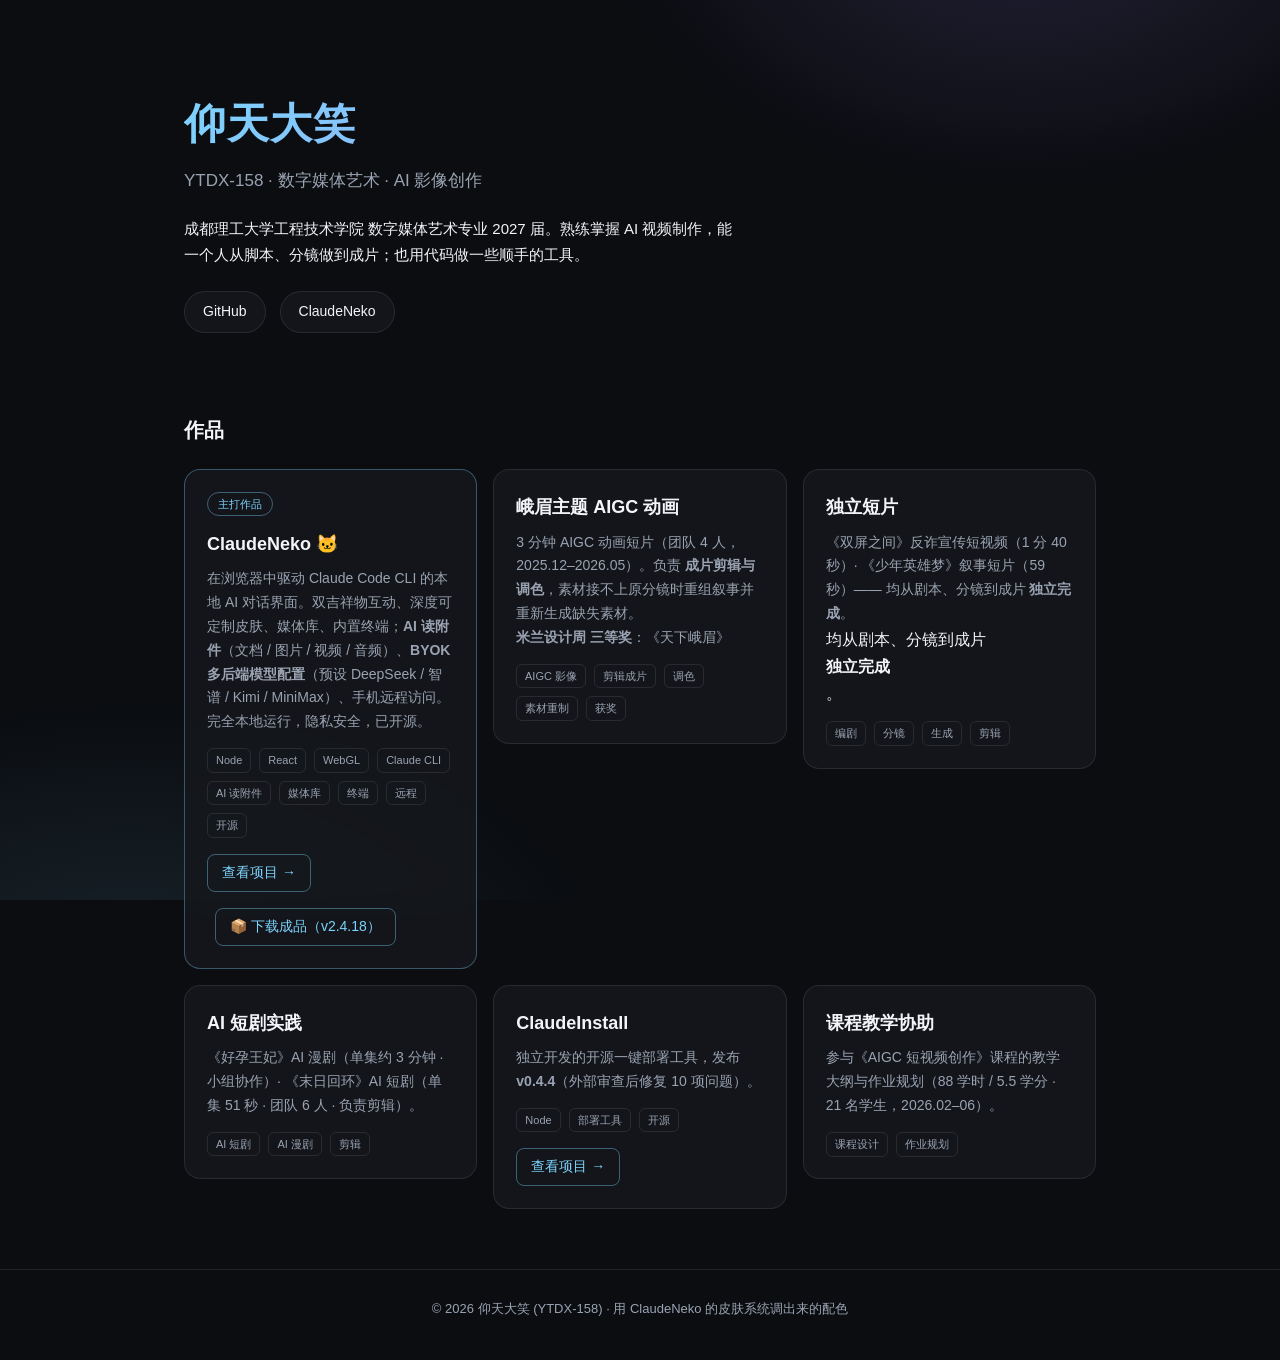
==== index.html @ c7ac0887 "更新作品集：补 ClaudeInstall 与教学协助，简介与时间口径对齐简历" ====
<!DOCTYPE html>
<html lang="zh-CN">
<head>
<meta charset="UTF-8" />
<meta name="viewport" content="width=device-width, initial-scale=1.0" />
<title>YTDX-158 · 作品集</title>
<style>
  :root {
    --bg: #0b0d11;
    --panel: rgba(22, 24, 29, 0.85);
    --border: rgba(255, 255, 255, 0.09);
    --text: #f2f4f8;
    --muted: #9aa3b2;
    --accent: #7dd3fc;
    --accent2: #a78bfa;
    --grad: linear-gradient(135deg, #7dd3fc 0%, #a78bfa 100%);
  }
  * { box-sizing: border-box; margin: 0; padding: 0; }
  body {
    background: var(--bg);
    color: var(--text);
    font-family: -apple-system, BlinkMacSystemFont, 'Segoe UI', 'PingFang SC', 'Microsoft YaHei', sans-serif;
    line-height: 1.7;
    -webkit-font-smoothing: antialiased;
  }
  /* 顶部流动背景（呼应流体） */
  .bg-blob {
    position: fixed; inset: 0; z-index: -1; pointer-events: none;
    background:
      radial-gradient(600px 400px at 80% -10%, rgba(167,139,250,.16), transparent 70%),
      radial-gradient(700px 420px at 10% 110%, rgba(125,211,252,.12), transparent 70%);
    animation: breathe 12s ease-in-out infinite alternate;
  }
  @keyframes breathe { from { opacity: .6; } to { opacity: 1; } }

  .wrap { max-width: 960px; margin: 0 auto; padding: 0 24px; }

  /* Hero */
  .hero { padding: 88px 0 40px; }
  .hero h1 {
    font-size: 42px; font-weight: 800; letter-spacing: 1px;
    background: var(--grad); -webkit-background-clip: text; background-clip: text; color: transparent;
  }
  .hero .sub { color: var(--muted); font-size: 17px; margin-top: 8px; }
  .hero .intro { color: var(--text); max-width: 560px; margin-top: 20px; font-size: 15px; }
  .hero .links { margin-top: 24px; display: flex; gap: 14px; }
  .hero .links a {
    color: var(--text); text-decoration: none; font-size: 14px;
    padding: 8px 18px; border: 1px solid var(--border); border-radius: 999px;
    background: var(--panel); transition: all .2s;
  }
  .hero .links a:hover { border-color: var(--accent); color: var(--accent); }

  /* 作品 */
  .projects { padding: 40px 0 60px; }
  .projects h2 { font-size: 20px; font-weight: 700; margin-bottom: 22px; color: var(--text); }
  /* align-items:start —— 每张卡各自高度，不被最高的那张拉长出空白 */
  .grid { display: grid; grid-template-columns: repeat(auto-fill, minmax(280px, 1fr)); gap: 16px; align-items: start; }
  .card {
    background: var(--panel); border: 1px solid var(--border);
    border-radius: 16px; padding: 22px; backdrop-filter: blur(10px);
    transition: transform .2s, border-color .2s;
    display: flex; flex-direction: column;
  }
  .card:hover { transform: translateY(-3px); border-color: rgba(125,211,252,.4); }
  .card.featured { border-color: rgba(125,211,252,.35); }
  .card .tag-featured {
    display: inline-block; font-size: 11px; color: var(--accent);
    border: 1px solid rgba(125,211,252,.4); border-radius: 999px; padding: 2px 10px;
    width: fit-content; margin-bottom: 12px;
  }
  .card h3 { font-size: 18px; margin-bottom: 8px; }
  .card p { color: var(--muted); font-size: 14px; }
  .card .meta { margin-top: 14px; display: flex; gap: 8px; flex-wrap: wrap; }
  .card .tag { font-size: 11px; color: var(--muted); border: 1px solid var(--border); border-radius: 6px; padding: 2px 8px; }
  .card a.more {
    margin-top: 16px; color: var(--accent); text-decoration: none; font-size: 14px;
    border: 1px solid rgba(125,211,252,.4); border-radius: 8px; padding: 6px 14px; width: fit-content;
    transition: all .2s;
  }
  .card a.more:hover { background: rgba(125,211,252,.12); }
  .card .placeholder { color: var(--muted-2, #6b7280); font-size: 13px; }

  footer { border-top: 1px solid var(--border); padding: 28px 0 40px; color: var(--muted); font-size: 13px; text-align: center; }
</style>
</head>
<body>
  <div class="bg-blob"></div>

  <header class="hero">
    <div class="wrap">
      <h1>仰天大笑</h1>
      <p class="sub">YTDX-158 · 数字媒体艺术 · AI 影像创作</p>
      <p class="intro">成都理工大学工程技术学院 数字媒体艺术专业 2027 届。熟练掌握 AI 视频制作，能一个人从脚本、分镜做到成片；也用代码做一些顺手的工具。</p>
      <div class="links">
        <a href="https://github.com/YTDX-158" target="_blank">GitHub</a>
        <a href="https://github.com/YTDX-158/ClaudeNeko" target="_blank">ClaudeNeko</a>
      </div>
    </div>
  </header>

  <main class="projects">
    <div class="wrap">
      <h2>作品</h2>
      <div class="grid">
        <!-- ClaudeNeko 主打 -->
        <article class="card featured">
          <span class="tag-featured">主打作品</span>
          <h3>ClaudeNeko 🐱</h3>
          <p>在浏览器中驱动 Claude Code CLI 的本地 AI 对话界面。双吉祥物互动、深度可定制皮肤、媒体库、内置终端；<strong>AI 读附件</strong>（文档 / 图片 / 视频 / 音频）、<strong>BYOK 多后端模型配置</strong>（预设 DeepSeek / 智谱 / Kimi / MiniMax）、手机远程访问。完全本地运行，隐私安全，已开源。</p>
          <div class="meta">
            <span class="tag">Node</span><span class="tag">React</span><span class="tag">WebGL</span><span class="tag">Claude CLI</span><span class="tag">AI 读附件</span><span class="tag">媒体库</span><span class="tag">终端</span><span class="tag">远程</span><span class="tag">开源</span>
          </div>
          <a class="more" href="https://github.com/YTDX-158/ClaudeNeko" target="_blank">查看项目 →</a>
          <a class="more" href="https://github.com/YTDX-158/ClaudeNeko/releases" target="_blank" style="margin-left:8px">📦 下载成品（v2.4.18）</a>
        </article>

        <!-- 影像作品 -->
        <article class="card">
          <h3>峨眉主题 AIGC 动画</h3>
          <p>3 分钟 AIGC 动画短片（团队 4 人，2025.12–2026.05）。负责 <strong>成片剪辑与调色</strong>，素材接不上原分镜时重组叙事并重新生成缺失素材。<br />
             <strong>米兰设计周 三等奖</strong>：《天下峨眉》</p>
          <div class="meta">
            <span class="tag">AIGC 影像</span><span class="tag">剪辑成片</span>
            <span class="tag">调色</span><span class="tag">素材重制</span><span class="tag">获奖</span>
          </div>
        </article>

        <article class="card">
          <h3>独立短片</h3>
          <p>《双屏之间》反诈宣传短视频（1 分 40 秒）· 《少年英雄梦》叙事短片（59 秒）——
             均从剧本、分镜到成片 <strong>独立完成</strong>。</p>
             均从剧本、分镜到成片 <strong>独立完成</strong>。</p>
          <div class="meta">
            <span class="tag">编剧</span><span class="tag">分镜</span>
            <span class="tag">生成</span><span class="tag">剪辑</span>
          </div>
        </article>

        <article class="card">
          <h3>AI 短剧实践</h3>
          <p>《好孕王妃》AI 漫剧（单集约 3 分钟 · 小组协作）· 《末日回环》AI 短剧（单集 51 秒 · 团队 6 人 · 负责剪辑）。</p>
          <div class="meta">
            <span class="tag">AI 短剧</span><span class="tag">AI 漫剧</span><span class="tag">剪辑</span>
          </div>
        </article>
        <article class="card">
          <h3>ClaudeInstall</h3>
          <p>独立开发的开源一键部署工具，发布 <strong>v0.4.4</strong>（外部审查后修复 10 项问题）。</p>
          <div class="meta">
            <span class="tag">Node</span><span class="tag">部署工具</span><span class="tag">开源</span>
          </div>
          <a class="more" href="https://github.com/YTDX-158/ClaudeInstall" target="_blank">查看项目 →</a>
        </article>

        <article class="card">
          <h3>课程教学协助</h3>
          <p>参与《AIGC 短视频创作》课程的教学大纲与作业规划（88 学时 / 5.5 学分 · 21 名学生，2026.02–06）。</p>
          <div class="meta">
            <span class="tag">课程设计</span><span class="tag">作业规划</span>
          </div>
        </article>
      </div>
    </div>
  </main>

  <footer>
    © 2026 仰天大笑 (YTDX-158) · 用 ClaudeNeko 的皮肤系统调出来的配色
  </footer>
</body>
</html>
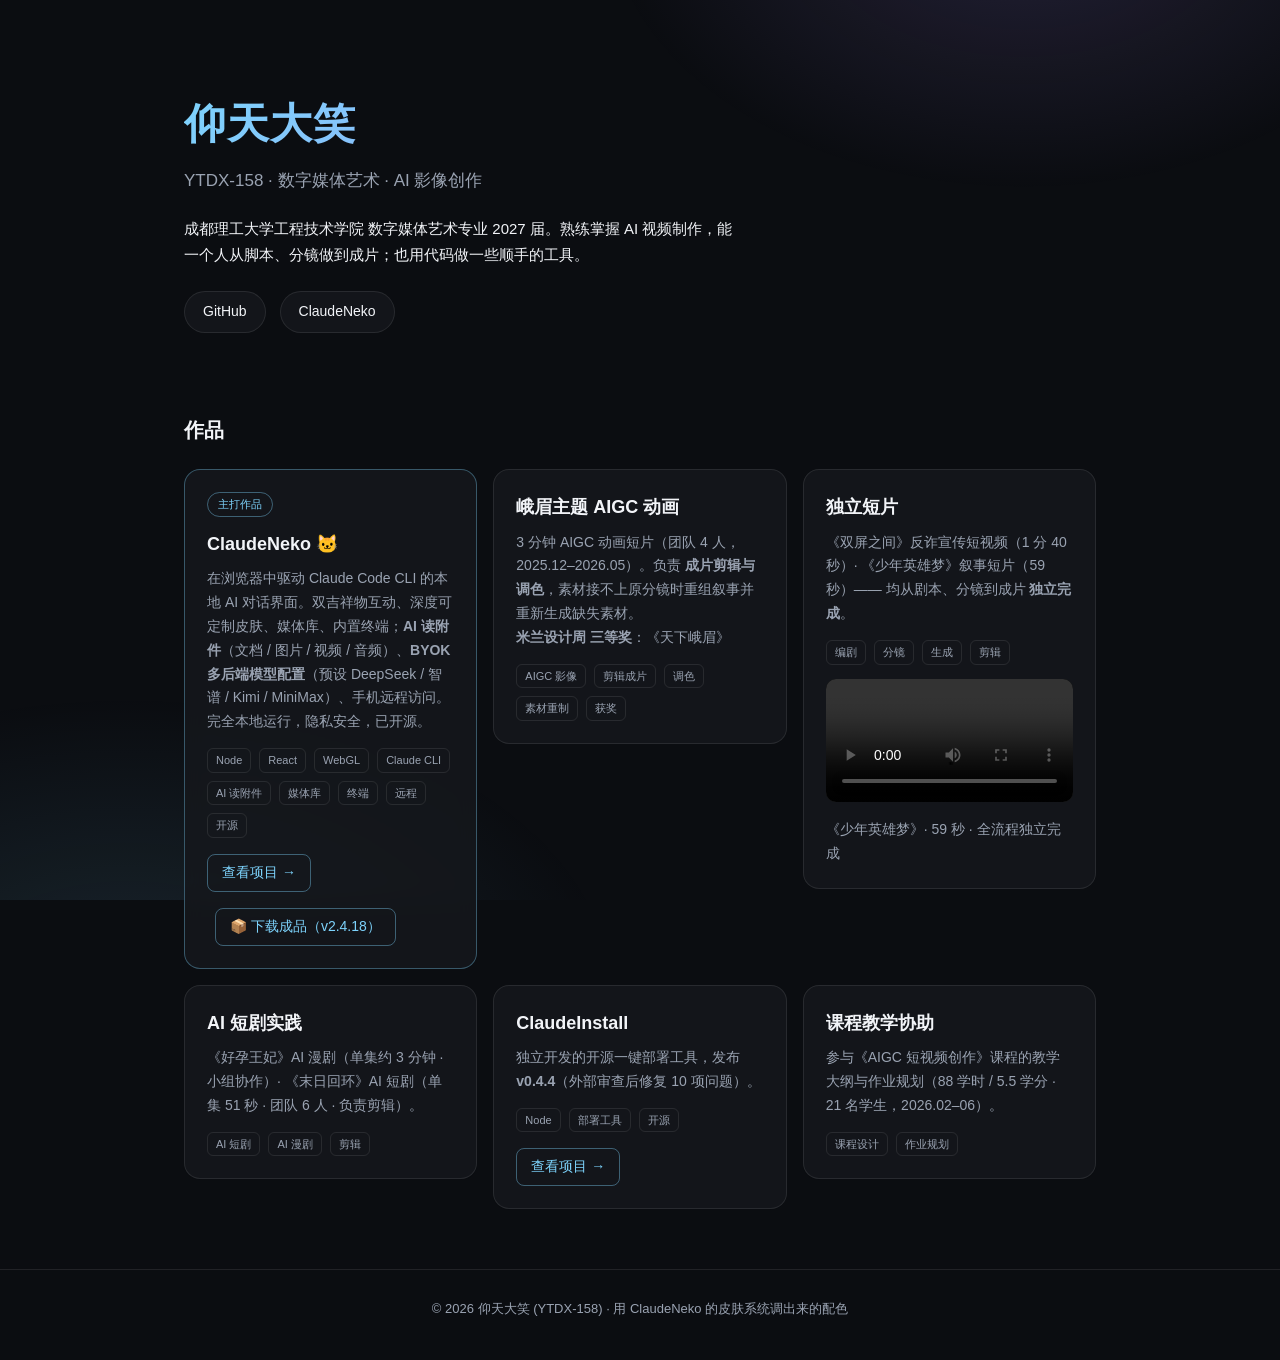
==== commit 718079ea: "作品集：独立短片卡加《少年英雄梦》720p 视频（8.4MB）+ 修重复行" ====
--- a/index.html
+++ b/index.html
@@ -50,6 +50,15 @@
     background: var(--panel); transition: all .2s;
   }
   .hero .links a:hover { border-color: var(--accent); color: var(--accent); }
+
+  /* 作品视频 */
+  .work-video {
+    width: 100%; height: auto; display: block; border-radius: 10px;
+    margin: 14px 0 10px; background: #000;
+  }
+  .caption {
+    color: var(--muted); font-size: 13px; margin-top: 6px;
+  }
 
   /* 作品 */
   .projects { padding: 40px 0 60px; }
@@ -130,11 +139,15 @@
           <h3>独立短片</h3>
           <p>《双屏之间》反诈宣传短视频（1 分 40 秒）· 《少年英雄梦》叙事短片（59 秒）——
              均从剧本、分镜到成片 <strong>独立完成</strong>。</p>
-             均从剧本、分镜到成片 <strong>独立完成</strong>。</p>
           <div class="meta">
             <span class="tag">编剧</span><span class="tag">分镜</span>
             <span class="tag">生成</span><span class="tag">剪辑</span>
           </div>
+          <video class="work-video" controls preload="metadata" playsinline>
+            <source src="videos/shaonian_720p.mp4" type="video/mp4" />
+            你的浏览器不支持 video 标签。
+          </video>
+          <p class="caption">《少年英雄梦》· 59 秒 · 全流程独立完成</p>
         </article>
 
         <article class="card">
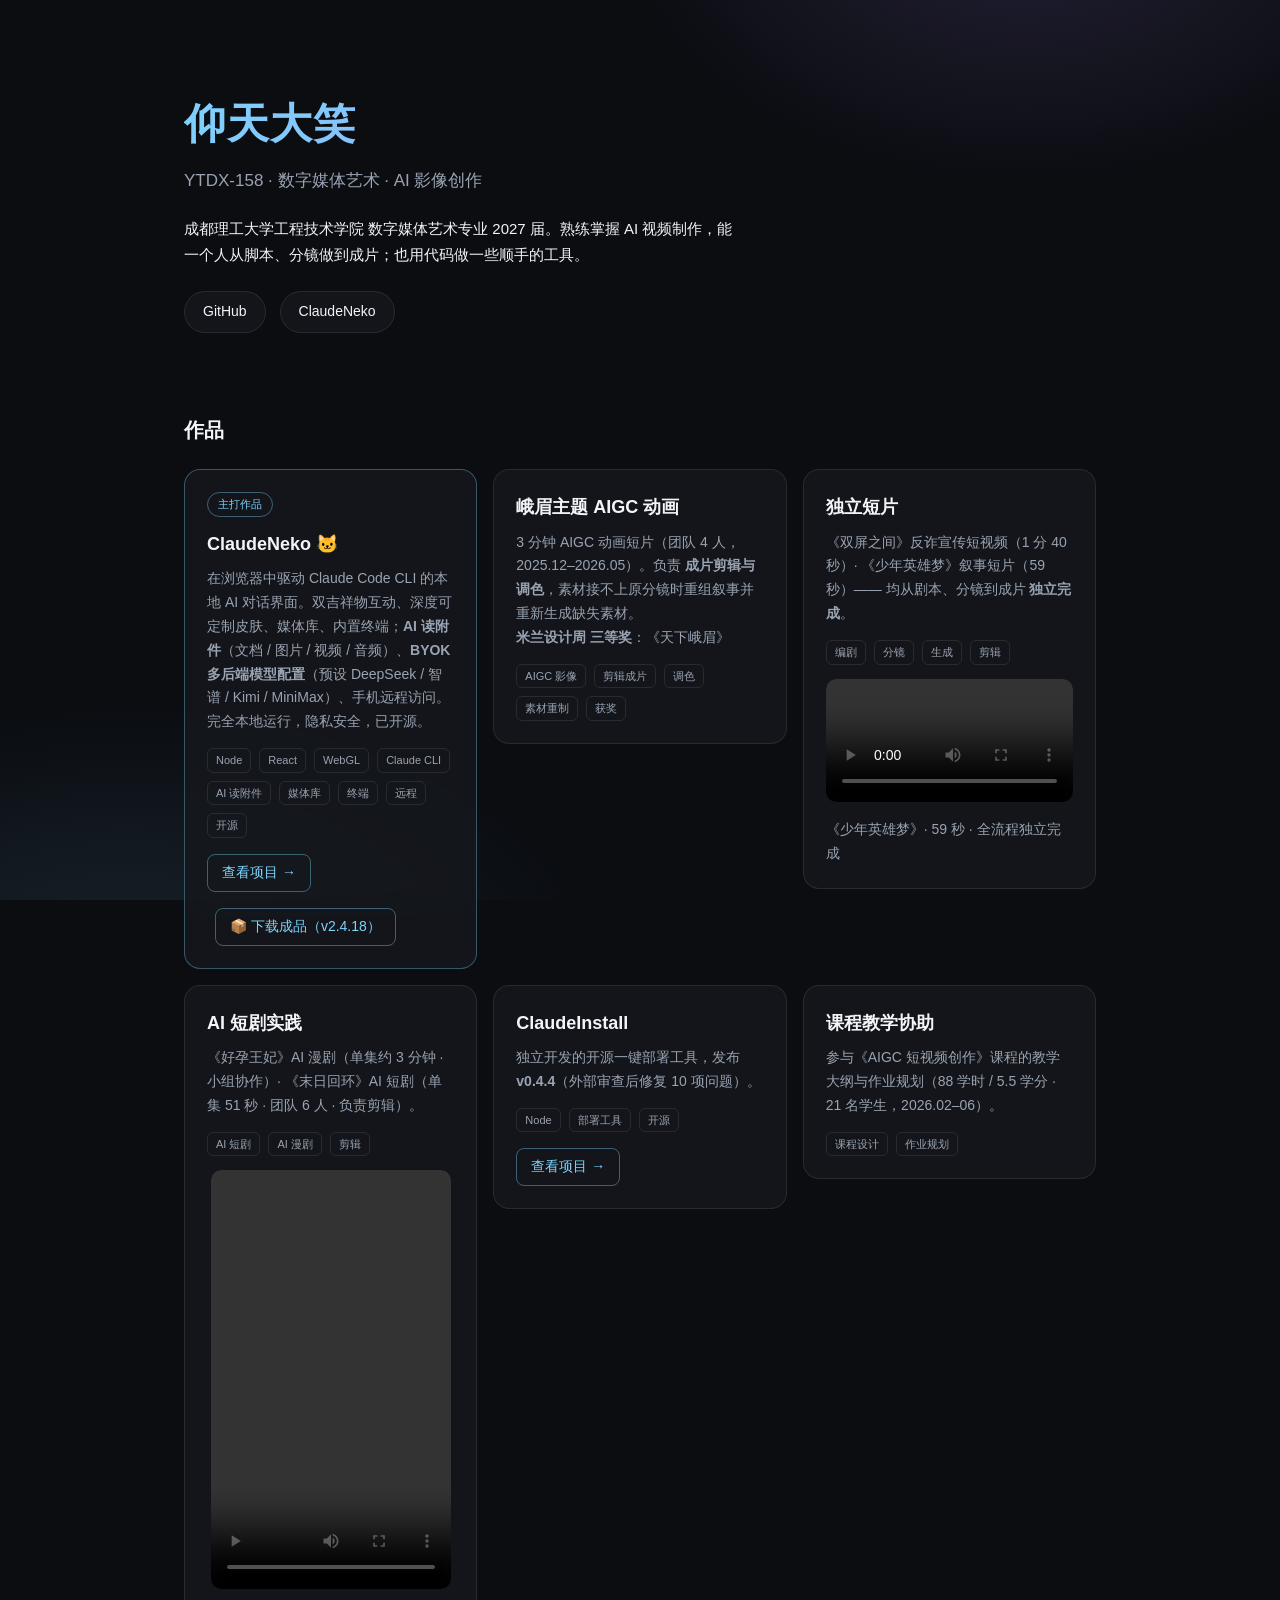
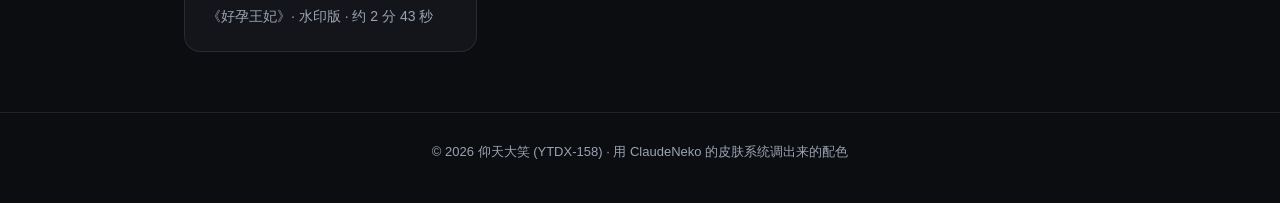
==== commit 2dbd4fdb: "作品集：上线《好孕王妃》视频" ====
--- a/index.html
+++ b/index.html
@@ -55,6 +55,9 @@
   .work-video {
     width: 100%; height: auto; display: block; border-radius: 10px;
     margin: 14px 0 10px; background: #000;
+  }
+  .work-video.portrait {
+    max-width: 240px; margin-inline: auto; aspect-ratio: 540 / 942;
   }
   .caption {
     color: var(--muted); font-size: 13px; margin-top: 6px;
@@ -156,6 +159,11 @@
           <div class="meta">
             <span class="tag">AI 短剧</span><span class="tag">AI 漫剧</span><span class="tag">剪辑</span>
           </div>
+          <video class="work-video portrait" controls preload="metadata" playsinline aria-label="《好孕王妃》">
+            <source src="videos/haoyun_wangfei.mp4" type="video/mp4" />
+            你的浏览器不支持 video 标签。
+          </video>
+          <p class="caption">《好孕王妃》· 水印版 · 约 2 分 43 秒</p>
         </article>
         <article class="card">
           <h3>ClaudeInstall</h3>
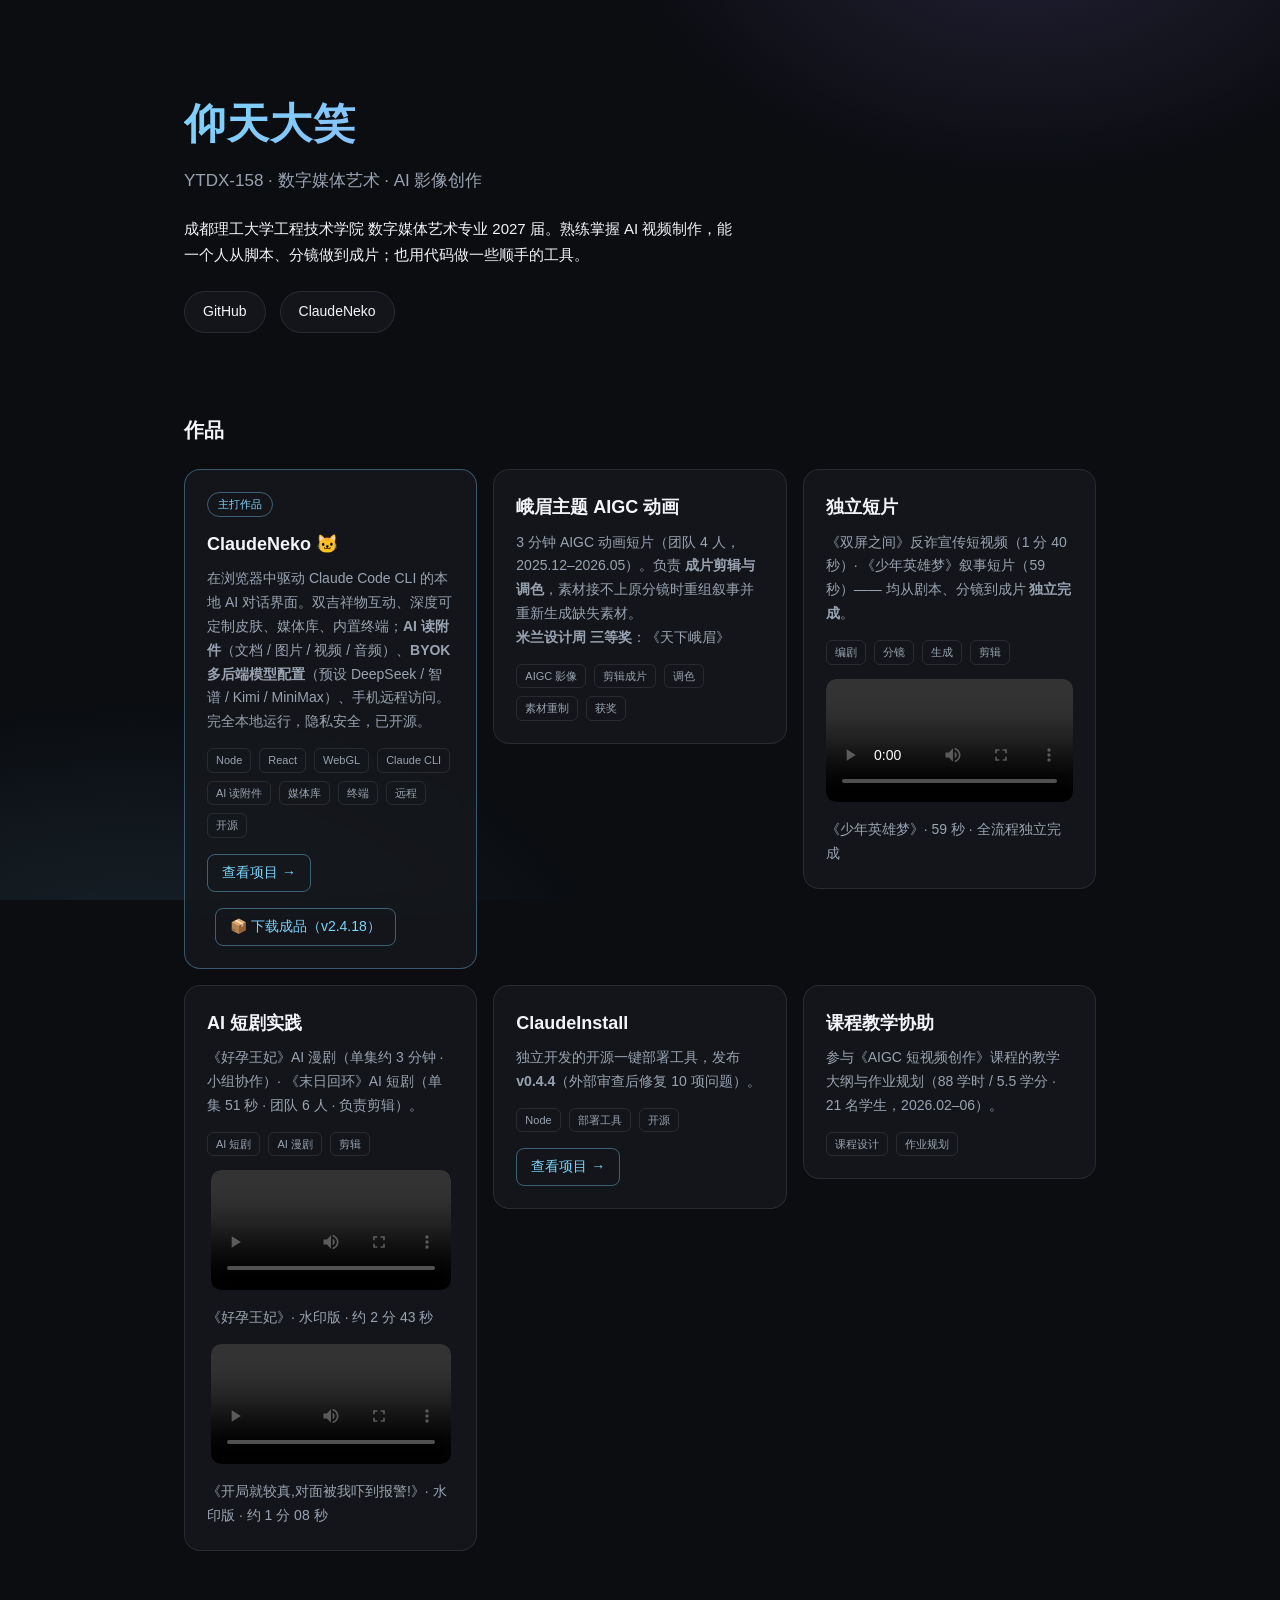
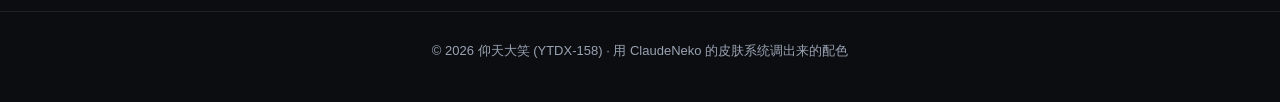
==== commit 44aef639: "作品集：上线《开局就较真,对面被我吓到报警!》视频" ====
--- a/index.html
+++ b/index.html
@@ -57,7 +57,7 @@
     margin: 14px 0 10px; background: #000;
   }
   .work-video.portrait {
-    max-width: 240px; margin-inline: auto; aspect-ratio: 540 / 942;
+    max-width: 240px; margin-inline: auto;
   }
   .caption {
     color: var(--muted); font-size: 13px; margin-top: 6px;
@@ -159,11 +159,16 @@
           <div class="meta">
             <span class="tag">AI 短剧</span><span class="tag">AI 漫剧</span><span class="tag">剪辑</span>
           </div>
-          <video class="work-video portrait" controls preload="metadata" playsinline aria-label="《好孕王妃》">
+          <video class="work-video portrait" width="540" height="941" controls preload="metadata" playsinline aria-label="《好孕王妃》">
             <source src="videos/haoyun_wangfei.mp4" type="video/mp4" />
             你的浏览器不支持 video 标签。
           </video>
           <p class="caption">《好孕王妃》· 水印版 · 约 2 分 43 秒</p>
+          <video class="work-video portrait" width="540" height="960" controls preload="metadata" playsinline aria-label="《开局就较真,对面被我吓到报警!》">
+            <source src="videos/kaiju_jiu_jiaozhen.mp4" type="video/mp4" />
+            你的浏览器不支持 video 标签。
+          </video>
+          <p class="caption">《开局就较真,对面被我吓到报警!》· 水印版 · 约 1 分 08 秒</p>
         </article>
         <article class="card">
           <h3>ClaudeInstall</h3>
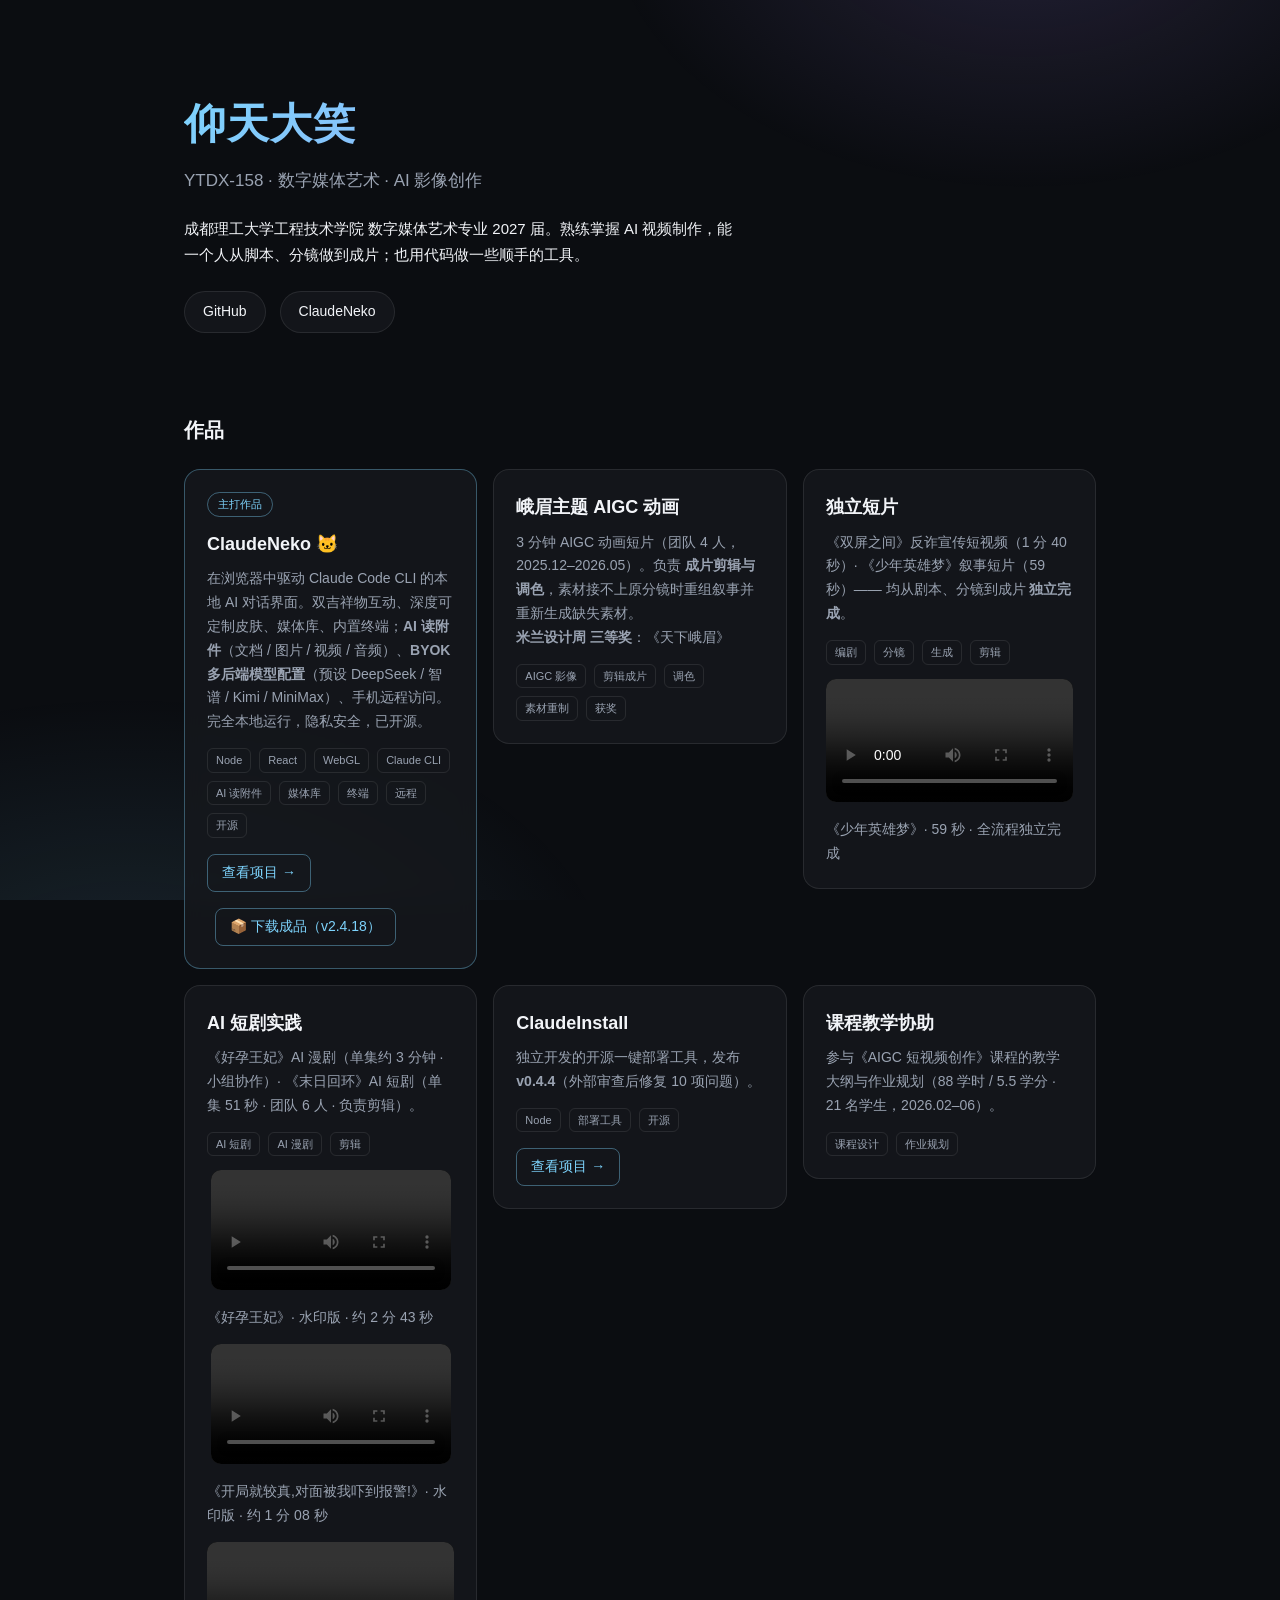
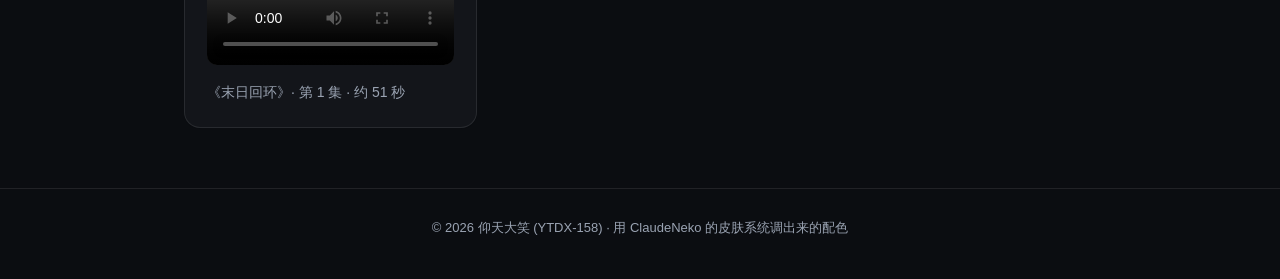
==== commit 62ab096a: "作品集：上线《末日回环》第 1 集" ====
--- a/index.html
+++ b/index.html
@@ -169,6 +169,11 @@
             你的浏览器不支持 video 标签。
           </video>
           <p class="caption">《开局就较真,对面被我吓到报警!》· 水印版 · 约 1 分 08 秒</p>
+          <video class="work-video" width="1280" height="720" controls preload="metadata" playsinline aria-label="《末日回环》第 1 集">
+            <source src="videos/mori_huihuan_ep1.mp4" type="video/mp4" />
+            你的浏览器不支持 video 标签。
+          </video>
+          <p class="caption">《末日回环》· 第 1 集 · 约 51 秒</p>
         </article>
         <article class="card">
           <h3>ClaudeInstall</h3>
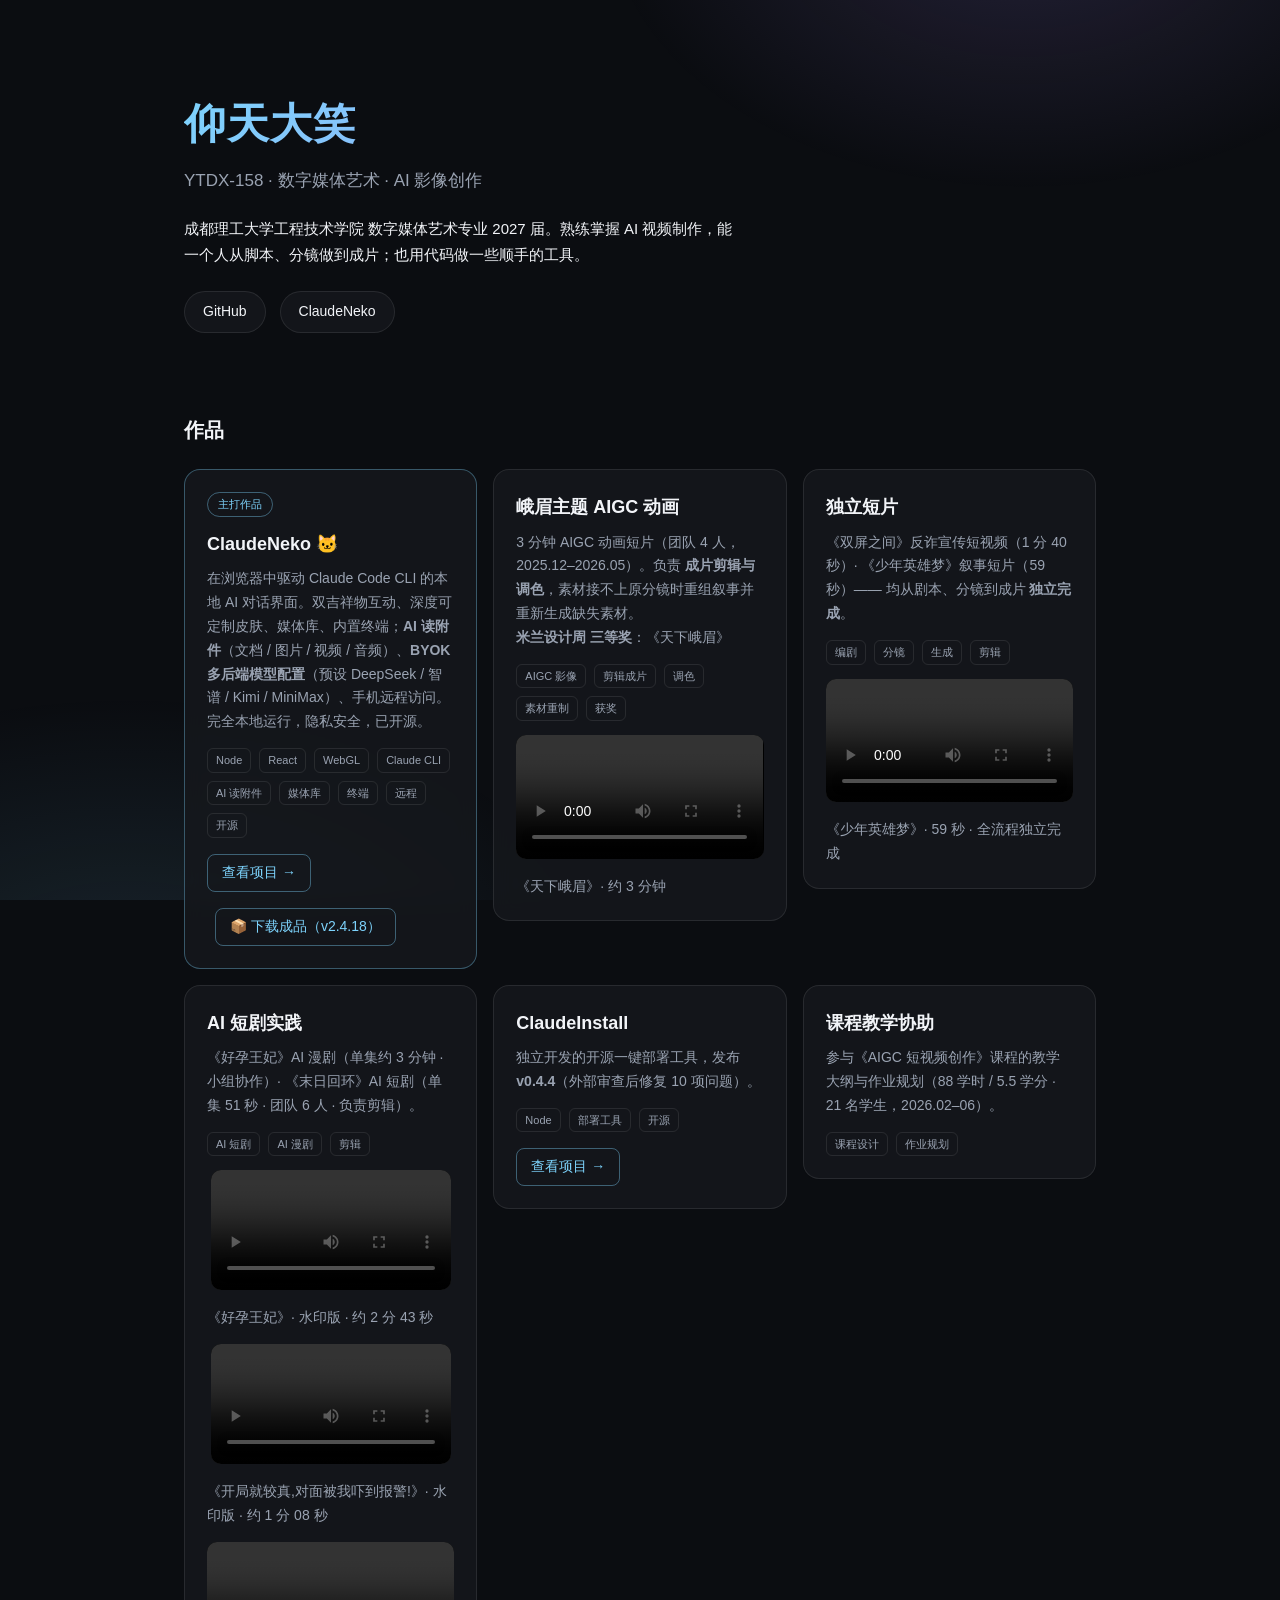
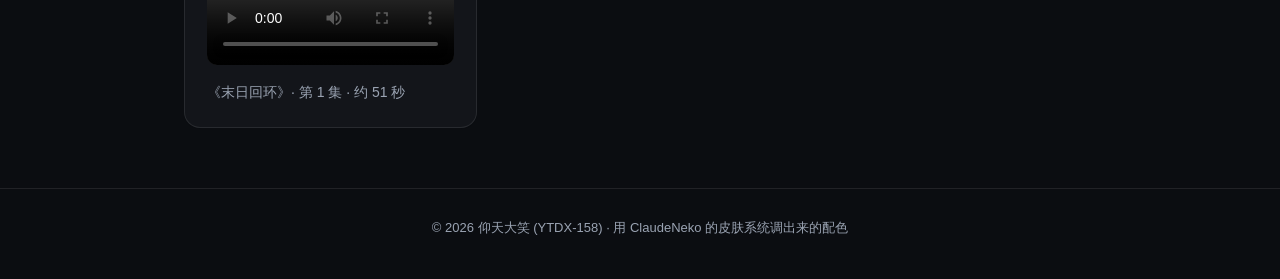
==== commit e9823047: "作品集：上线《天下峨眉》三分钟版" ====
--- a/index.html
+++ b/index.html
@@ -136,6 +136,11 @@
             <span class="tag">AIGC 影像</span><span class="tag">剪辑成片</span>
             <span class="tag">调色</span><span class="tag">素材重制</span><span class="tag">获奖</span>
           </div>
+          <video class="work-video" width="1271" height="720" controls preload="metadata" playsinline aria-label="《天下峨眉》">
+            <source src="videos/tianxia_emei.mp4" type="video/mp4" />
+            你的浏览器不支持 video 标签。
+          </video>
+          <p class="caption">《天下峨眉》· 约 3 分钟</p>
         </article>
 
         <article class="card">
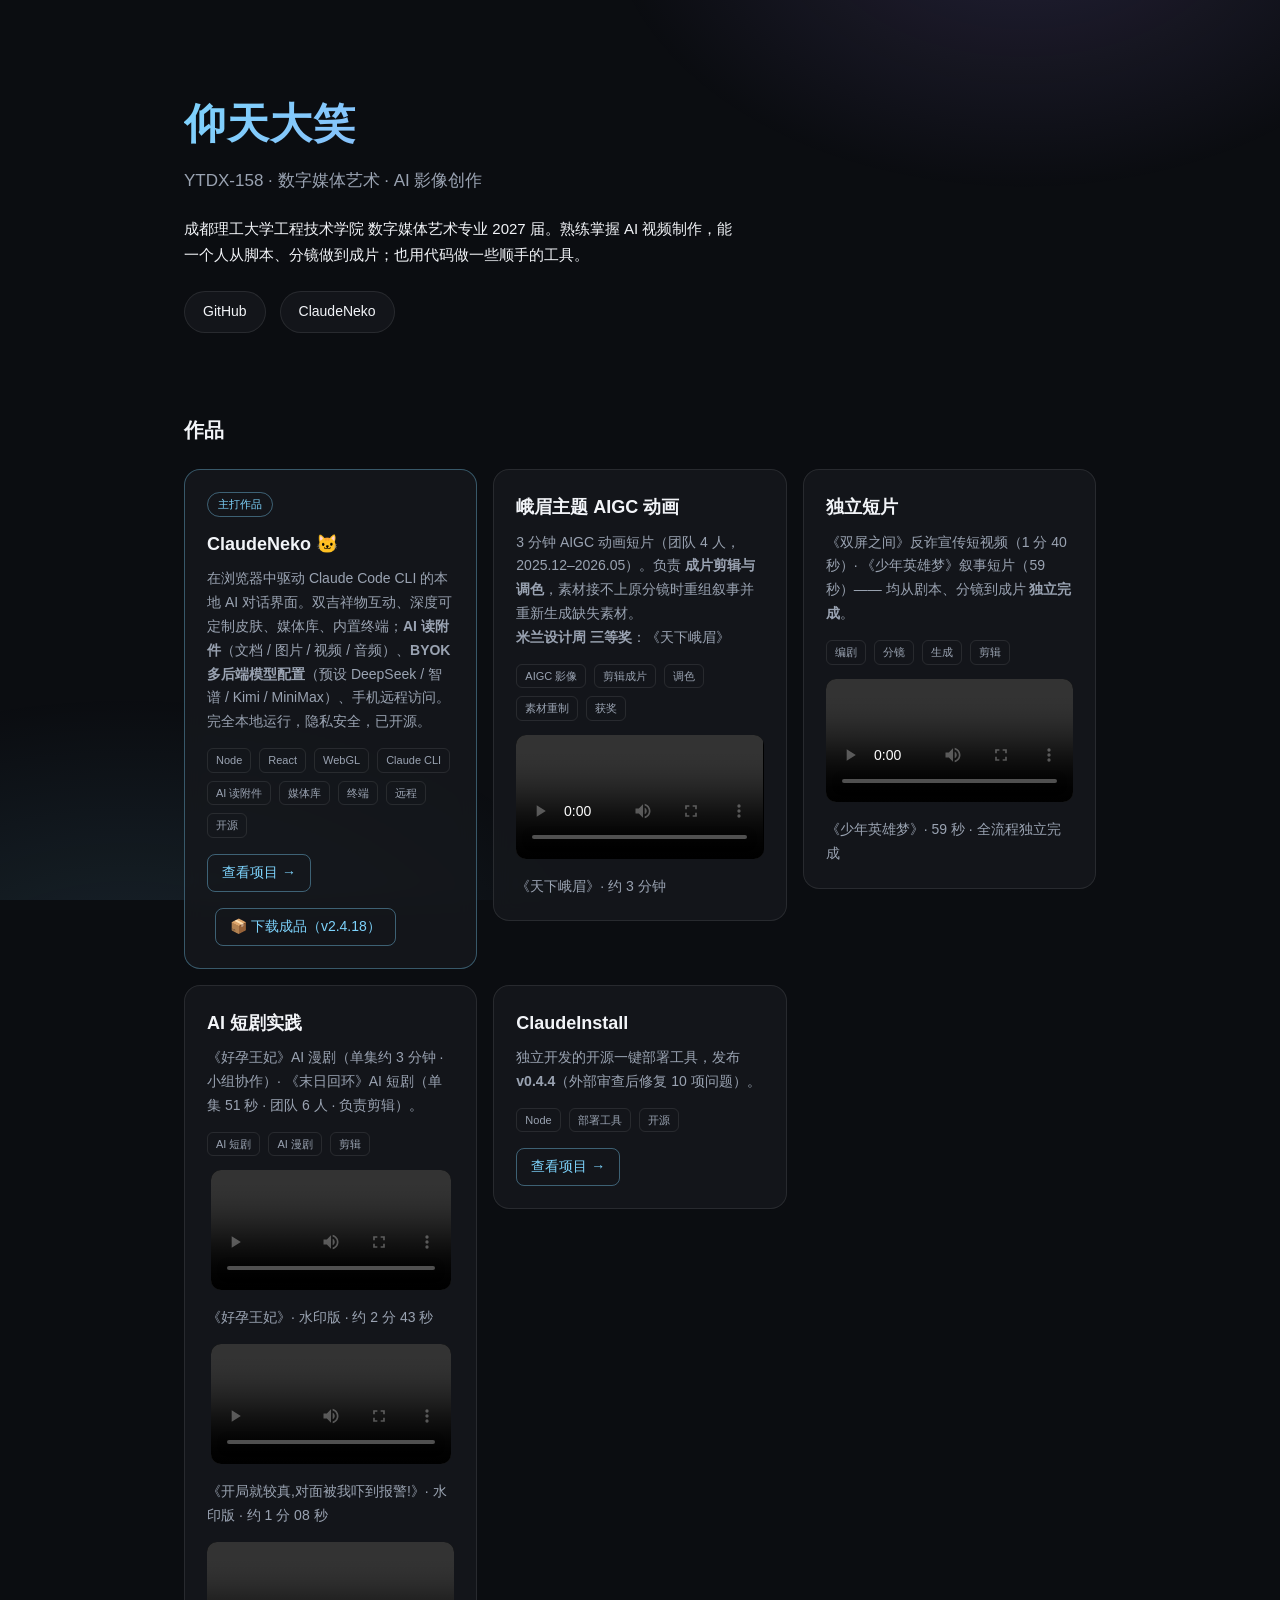
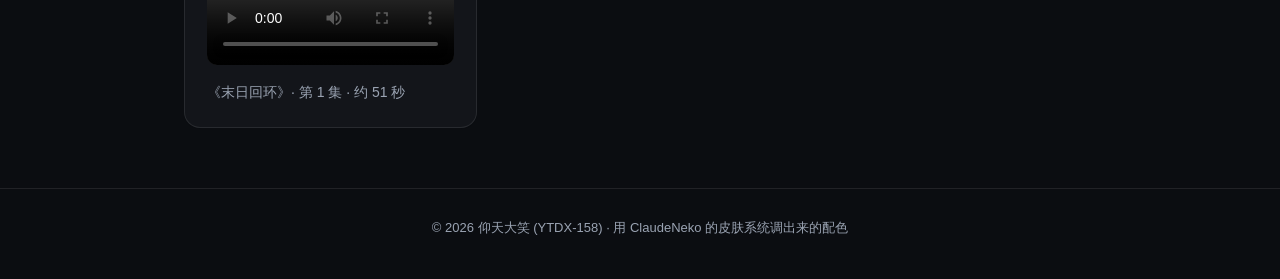
==== commit 330c3c8b: "作品集：移除课程教学协助卡" ====
--- a/index.html
+++ b/index.html
@@ -189,13 +189,6 @@
           <a class="more" href="https://github.com/YTDX-158/ClaudeInstall" target="_blank">查看项目 →</a>
         </article>
 
-        <article class="card">
-          <h3>课程教学协助</h3>
-          <p>参与《AIGC 短视频创作》课程的教学大纲与作业规划（88 学时 / 5.5 学分 · 21 名学生，2026.02–06）。</p>
-          <div class="meta">
-            <span class="tag">课程设计</span><span class="tag">作业规划</span>
-          </div>
-        </article>
       </div>
     </div>
   </main>
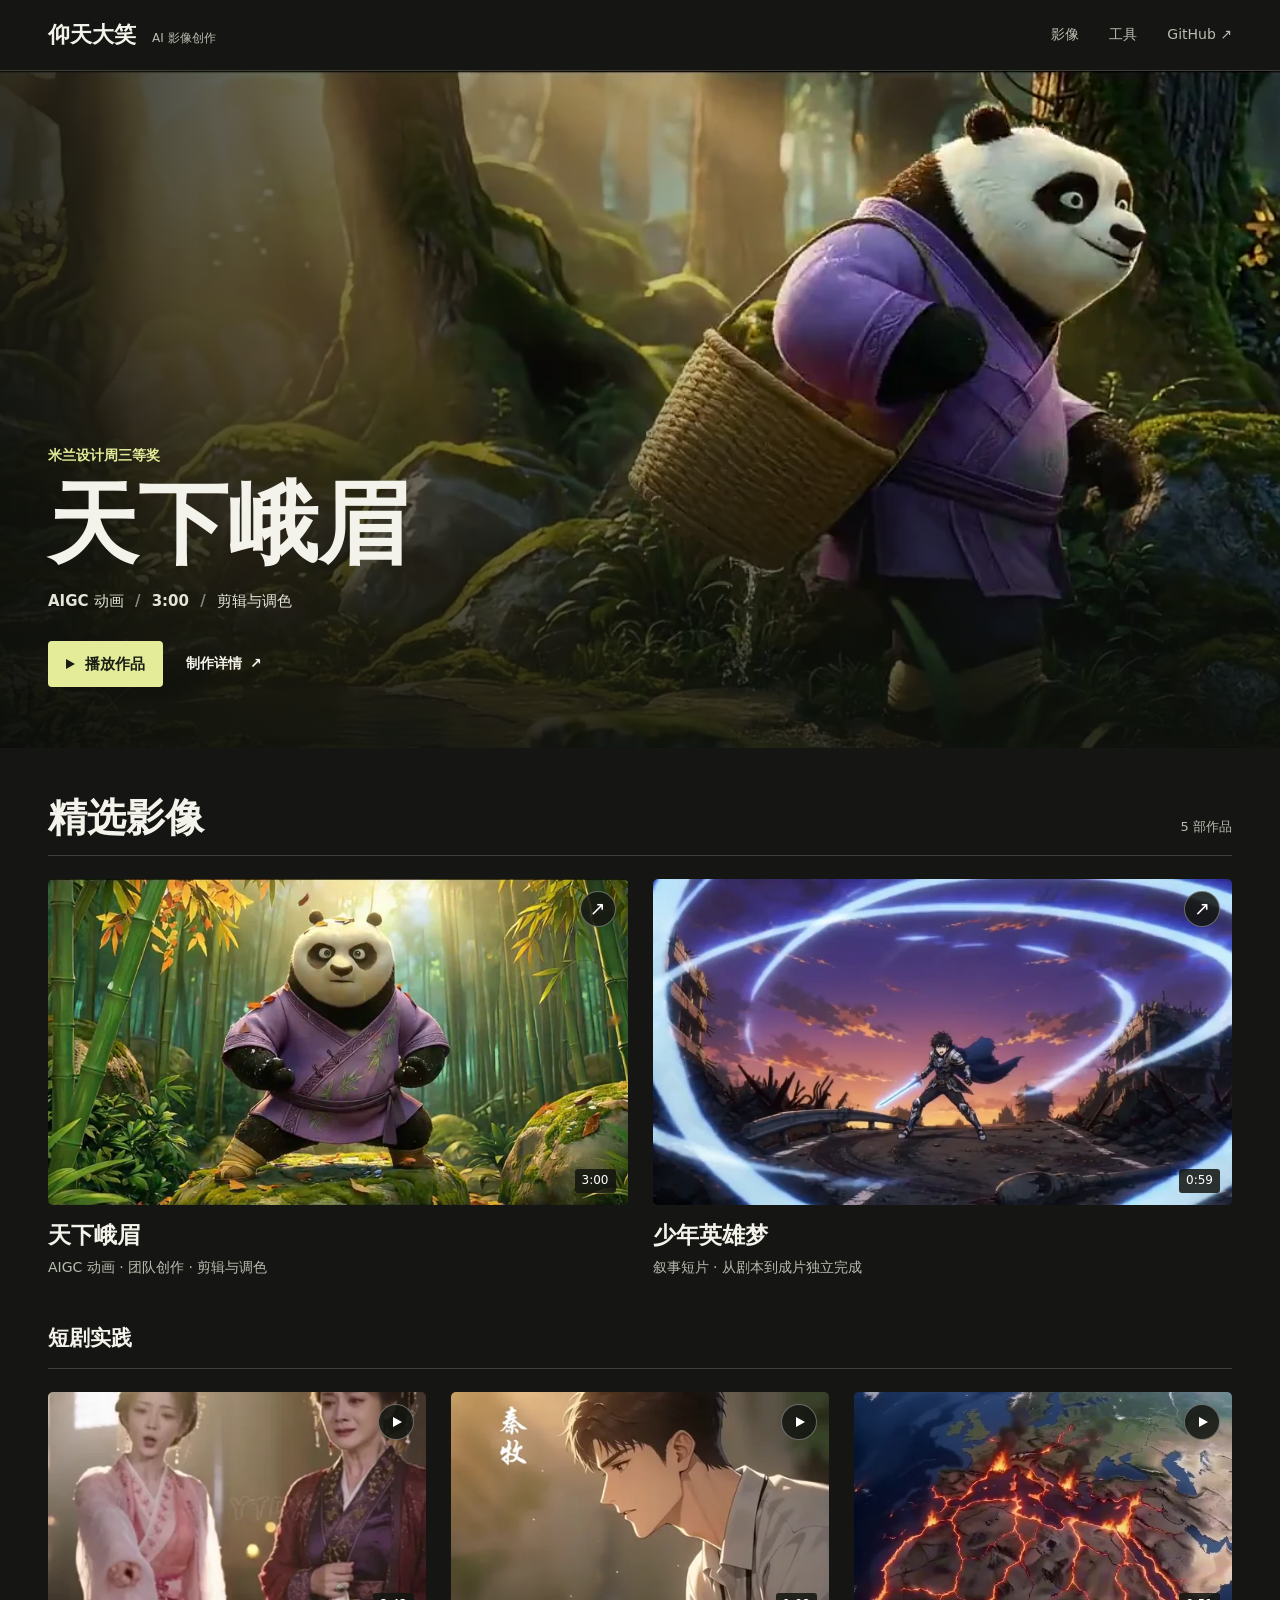
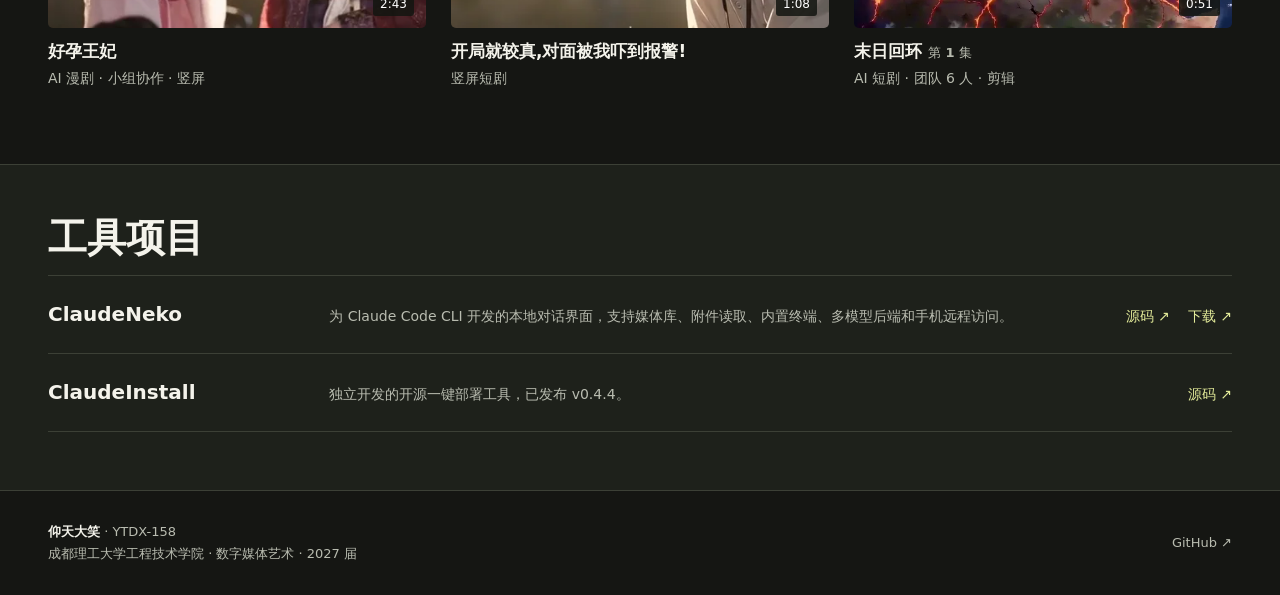
==== commit 5ddaaa53: "作品集：重排首页并增加重点影像详页" ====
--- a/index.html
+++ b/index.html
@@ -1,200 +1,159 @@
-<!DOCTYPE html>
+<!doctype html>
 <html lang="zh-CN">
 <head>
-<meta charset="UTF-8" />
-<meta name="viewport" content="width=device-width, initial-scale=1.0" />
-<title>YTDX-158 · 作品集</title>
-<style>
-  :root {
-    --bg: #0b0d11;
-    --panel: rgba(22, 24, 29, 0.85);
-    --border: rgba(255, 255, 255, 0.09);
-    --text: #f2f4f8;
-    --muted: #9aa3b2;
-    --accent: #7dd3fc;
-    --accent2: #a78bfa;
-    --grad: linear-gradient(135deg, #7dd3fc 0%, #a78bfa 100%);
-  }
-  * { box-sizing: border-box; margin: 0; padding: 0; }
-  body {
-    background: var(--bg);
-    color: var(--text);
-    font-family: -apple-system, BlinkMacSystemFont, 'Segoe UI', 'PingFang SC', 'Microsoft YaHei', sans-serif;
-    line-height: 1.7;
-    -webkit-font-smoothing: antialiased;
-  }
-  /* 顶部流动背景（呼应流体） */
-  .bg-blob {
-    position: fixed; inset: 0; z-index: -1; pointer-events: none;
-    background:
-      radial-gradient(600px 400px at 80% -10%, rgba(167,139,250,.16), transparent 70%),
-      radial-gradient(700px 420px at 10% 110%, rgba(125,211,252,.12), transparent 70%);
-    animation: breathe 12s ease-in-out infinite alternate;
-  }
-  @keyframes breathe { from { opacity: .6; } to { opacity: 1; } }
-
-  .wrap { max-width: 960px; margin: 0 auto; padding: 0 24px; }
-
-  /* Hero */
-  .hero { padding: 88px 0 40px; }
-  .hero h1 {
-    font-size: 42px; font-weight: 800; letter-spacing: 1px;
-    background: var(--grad); -webkit-background-clip: text; background-clip: text; color: transparent;
-  }
-  .hero .sub { color: var(--muted); font-size: 17px; margin-top: 8px; }
-  .hero .intro { color: var(--text); max-width: 560px; margin-top: 20px; font-size: 15px; }
-  .hero .links { margin-top: 24px; display: flex; gap: 14px; }
-  .hero .links a {
-    color: var(--text); text-decoration: none; font-size: 14px;
-    padding: 8px 18px; border: 1px solid var(--border); border-radius: 999px;
-    background: var(--panel); transition: all .2s;
-  }
-  .hero .links a:hover { border-color: var(--accent); color: var(--accent); }
-
-  /* 作品视频 */
-  .work-video {
-    width: 100%; height: auto; display: block; border-radius: 10px;
-    margin: 14px 0 10px; background: #000;
-  }
-  .work-video.portrait {
-    max-width: 240px; margin-inline: auto;
-  }
-  .caption {
-    color: var(--muted); font-size: 13px; margin-top: 6px;
-  }
-
-  /* 作品 */
-  .projects { padding: 40px 0 60px; }
-  .projects h2 { font-size: 20px; font-weight: 700; margin-bottom: 22px; color: var(--text); }
-  /* align-items:start —— 每张卡各自高度，不被最高的那张拉长出空白 */
-  .grid { display: grid; grid-template-columns: repeat(auto-fill, minmax(280px, 1fr)); gap: 16px; align-items: start; }
-  .card {
-    background: var(--panel); border: 1px solid var(--border);
-    border-radius: 16px; padding: 22px; backdrop-filter: blur(10px);
-    transition: transform .2s, border-color .2s;
-    display: flex; flex-direction: column;
-  }
-  .card:hover { transform: translateY(-3px); border-color: rgba(125,211,252,.4); }
-  .card.featured { border-color: rgba(125,211,252,.35); }
-  .card .tag-featured {
-    display: inline-block; font-size: 11px; color: var(--accent);
-    border: 1px solid rgba(125,211,252,.4); border-radius: 999px; padding: 2px 10px;
-    width: fit-content; margin-bottom: 12px;
-  }
-  .card h3 { font-size: 18px; margin-bottom: 8px; }
-  .card p { color: var(--muted); font-size: 14px; }
-  .card .meta { margin-top: 14px; display: flex; gap: 8px; flex-wrap: wrap; }
-  .card .tag { font-size: 11px; color: var(--muted); border: 1px solid var(--border); border-radius: 6px; padding: 2px 8px; }
-  .card a.more {
-    margin-top: 16px; color: var(--accent); text-decoration: none; font-size: 14px;
-    border: 1px solid rgba(125,211,252,.4); border-radius: 8px; padding: 6px 14px; width: fit-content;
-    transition: all .2s;
-  }
-  .card a.more:hover { background: rgba(125,211,252,.12); }
-  .card .placeholder { color: var(--muted-2, #6b7280); font-size: 13px; }
-
-  footer { border-top: 1px solid var(--border); padding: 28px 0 40px; color: var(--muted); font-size: 13px; text-align: center; }
-</style>
+  <meta charset="utf-8">
+  <meta name="viewport" content="width=device-width, initial-scale=1">
+  <meta name="theme-color" content="#151613">
+  <meta name="description" content="仰天大笑的 AI 影像作品集。观看《天下峨眉》《少年英雄梦》和短剧作品，了解制作分工。">
+  <meta property="og:title" content="仰天大笑 · 影像作品集">
+  <meta property="og:description" content="AI 影像创作、剪辑与调色。">
+  <meta property="og:image" content="https://ytdx-158.github.io/stills/emei-hero.webp">
+  <title>仰天大笑 · 影像作品集</title>
+  <link rel="icon" href="stills/emei-cover.webp" type="image/webp">
+  <link rel="stylesheet" href="site.css">
+  <script src="player.js" defer></script>
 </head>
 <body>
-  <div class="bg-blob"></div>
-
-  <header class="hero">
-    <div class="wrap">
-      <h1>仰天大笑</h1>
-      <p class="sub">YTDX-158 · 数字媒体艺术 · AI 影像创作</p>
-      <p class="intro">成都理工大学工程技术学院 数字媒体艺术专业 2027 届。熟练掌握 AI 视频制作，能一个人从脚本、分镜做到成片；也用代码做一些顺手的工具。</p>
-      <div class="links">
-        <a href="https://github.com/YTDX-158" target="_blank">GitHub</a>
-        <a href="https://github.com/YTDX-158/ClaudeNeko" target="_blank">ClaudeNeko</a>
-      </div>
+  <a class="skip" href="#main">跳到作品</a>
+  <header class="site-header">
+    <div class="wrap header-inner">
+      <a class="brand" href="./">
+        <span class="brand-name">仰天大笑</span>
+        <span class="brand-role">AI 影像创作</span>
+      </a>
+      <nav aria-label="主导航">
+        <a href="#films">影像</a>
+        <a href="#tools">工具</a>
+        <a class="nav-github" href="https://github.com/YTDX-158">GitHub ↗</a>
+      </nav>
     </div>
   </header>
 
-  <main class="projects">
-    <div class="wrap">
-      <h2>作品</h2>
-      <div class="grid">
-        <!-- ClaudeNeko 主打 -->
-        <article class="card featured">
-          <span class="tag-featured">主打作品</span>
-          <h3>ClaudeNeko 🐱</h3>
-          <p>在浏览器中驱动 Claude Code CLI 的本地 AI 对话界面。双吉祥物互动、深度可定制皮肤、媒体库、内置终端；<strong>AI 读附件</strong>（文档 / 图片 / 视频 / 音频）、<strong>BYOK 多后端模型配置</strong>（预设 DeepSeek / 智谱 / Kimi / MiniMax）、手机远程访问。完全本地运行，隐私安全，已开源。</p>
-          <div class="meta">
-            <span class="tag">Node</span><span class="tag">React</span><span class="tag">WebGL</span><span class="tag">Claude CLI</span><span class="tag">AI 读附件</span><span class="tag">媒体库</span><span class="tag">终端</span><span class="tag">远程</span><span class="tag">开源</span>
+  <main id="main">
+    <section class="premiere" aria-labelledby="premiere-title">
+      <img class="premiere-image" src="stills/emei-hero.webp" alt="" width="1272" height="572" fetchpriority="high">
+      <div class="wrap premiere-inner">
+        <div class="premiere-copy">
+          <p class="premiere-award">米兰设计周三等奖</p>
+          <h1 id="premiere-title">天下峨眉</h1>
+          <p class="premiere-meta">AIGC 动画 <span aria-hidden="true">/</span> 3:00 <span aria-hidden="true">/</span> 剪辑与调色</p>
+          <div class="premiere-actions">
+            <a class="play-button" href="work/tianxia-emei.html#film" data-film="videos/tianxia_emei.mp4" data-title="天下峨眉" data-poster="stills/emei-cover.webp">
+              <span class="play-icon" aria-hidden="true"></span> 播放作品
+            </a>
+            <a class="hero-link" href="work/tianxia-emei.html">制作详情 <span aria-hidden="true">↗</span></a>
           </div>
-          <a class="more" href="https://github.com/YTDX-158/ClaudeNeko" target="_blank">查看项目 →</a>
-          <a class="more" href="https://github.com/YTDX-158/ClaudeNeko/releases" target="_blank" style="margin-left:8px">📦 下载成品（v2.4.18）</a>
+        </div>
+      </div>
+    </section>
+
+    <section class="wrap films" id="films" aria-labelledby="films-title">
+      <div class="section-heading">
+        <h2 id="films-title">精选影像</h2>
+        <span>5 部作品</span>
+      </div>
+      <div class="feature-grid">
+        <article class="film">
+          <a class="cover cover-feature" href="work/tianxia-emei.html" aria-label="查看《天下峨眉》">
+            <img src="stills/emei-cover.webp" alt="" width="960" height="432" loading="lazy">
+            <span class="cover-action" aria-hidden="true">↗</span>
+            <span class="duration" aria-hidden="true">3:00</span>
+          </a>
+          <h3><a href="work/tianxia-emei.html">天下峨眉</a></h3>
+          <p>AIGC 动画 · 团队创作 · 剪辑与调色</p>
         </article>
+        <article class="film">
+          <a class="cover cover-feature" href="work/shaonian-yingxiongmeng.html" aria-label="查看《少年英雄梦》">
+            <img src="stills/shaonian-cover.webp" alt="" width="960" height="540" loading="lazy">
+            <span class="cover-action" aria-hidden="true">↗</span>
+            <span class="duration" aria-hidden="true">0:59</span>
+          </a>
+          <h3><a href="work/shaonian-yingxiongmeng.html">少年英雄梦</a></h3>
+          <p>叙事短片 · 从剧本到成片独立完成</p>
+        </article>
+      </div>
 
-        <!-- 影像作品 -->
-        <article class="card">
-          <h3>峨眉主题 AIGC 动画</h3>
-          <p>3 分钟 AIGC 动画短片（团队 4 人，2025.12–2026.05）。负责 <strong>成片剪辑与调色</strong>，素材接不上原分镜时重组叙事并重新生成缺失素材。<br />
-             <strong>米兰设计周 三等奖</strong>：《天下峨眉》</p>
-          <div class="meta">
-            <span class="tag">AIGC 影像</span><span class="tag">剪辑成片</span>
-            <span class="tag">调色</span><span class="tag">素材重制</span><span class="tag">获奖</span>
+      <div class="section-heading shorts-heading">
+        <h3>短剧实践</h3>
+      </div>
+      <div class="shorts-grid">
+        <article class="film short">
+          <a class="cover cover-short crop-portrait" href="videos/haoyun_wangfei.mp4" data-film="videos/haoyun_wangfei.mp4" data-title="好孕王妃" data-poster="stills/haoyun-cover.webp" data-portrait aria-label="播放《好孕王妃》">
+            <img src="stills/haoyun-cover.webp" alt="" width="450" height="784" loading="lazy">
+            <span class="cover-action" aria-hidden="true"><span class="play-icon"></span></span>
+            <span class="duration" aria-hidden="true">2:43</span>
+          </a>
+          <div class="short-copy">
+            <h4>好孕王妃</h4>
+            <p>AI 漫剧 · 小组协作 · 竖屏</p>
           </div>
-          <video class="work-video" width="1271" height="720" controls preload="metadata" playsinline aria-label="《天下峨眉》">
-            <source src="videos/tianxia_emei.mp4" type="video/mp4" />
-            你的浏览器不支持 video 标签。
-          </video>
-          <p class="caption">《天下峨眉》· 约 3 分钟</p>
         </article>
+        <article class="film short">
+          <a class="cover cover-short crop-portrait crop-kaiju" href="videos/kaiju_jiu_jiaozhen.mp4" data-film="videos/kaiju_jiu_jiaozhen.mp4" data-title="开局就较真,对面被我吓到报警!" data-poster="stills/kaiju-cover.webp" data-portrait aria-label="播放《开局就较真,对面被我吓到报警!》">
+            <img src="stills/kaiju-cover.webp" alt="" width="450" height="800" loading="lazy">
+            <span class="cover-action" aria-hidden="true"><span class="play-icon"></span></span>
+            <span class="duration" aria-hidden="true">1:08</span>
+          </a>
+          <div class="short-copy">
+            <h4>开局就较真,对面被我吓到报警!</h4>
+            <p>竖屏短剧</p>
+          </div>
+        </article>
+        <article class="film short">
+          <a class="cover cover-short" href="videos/mori_huihuan_ep1.mp4" data-film="videos/mori_huihuan_ep1.mp4" data-title="末日回环 · 第 1 集" data-poster="stills/mori-cover.webp" aria-label="播放《末日回环》第 1 集">
+            <img src="stills/mori-cover.webp" alt="" width="880" height="396" loading="lazy">
+            <span class="cover-action" aria-hidden="true"><span class="play-icon"></span></span>
+            <span class="duration" aria-hidden="true">0:51</span>
+          </a>
+          <div class="short-copy">
+            <h4>末日回环 <span class="episode">第 1 集</span></h4>
+            <p>AI 短剧 · 团队 6 人 · 剪辑</p>
+          </div>
+        </article>
+      </div>
+    </section>
 
-        <article class="card">
-          <h3>独立短片</h3>
-          <p>《双屏之间》反诈宣传短视频（1 分 40 秒）· 《少年英雄梦》叙事短片（59 秒）——
-             均从剧本、分镜到成片 <strong>独立完成</strong>。</p>
-          <div class="meta">
-            <span class="tag">编剧</span><span class="tag">分镜</span>
-            <span class="tag">生成</span><span class="tag">剪辑</span>
+    <section class="tool-band" id="tools" aria-labelledby="tools-title">
+      <div class="wrap">
+        <div class="section-heading"><h2 id="tools-title">工具项目</h2></div>
+        <article class="tool-row">
+          <h3>ClaudeNeko</h3>
+          <p>为 Claude Code CLI 开发的本地对话界面，支持媒体库、附件读取、内置终端、多模型后端和手机远程访问。</p>
+          <div class="tool-links">
+            <a href="https://github.com/YTDX-158/ClaudeNeko">源码 ↗</a>
+            <a href="https://github.com/YTDX-158/ClaudeNeko/releases">下载 ↗</a>
           </div>
-          <video class="work-video" controls preload="metadata" playsinline>
-            <source src="videos/shaonian_720p.mp4" type="video/mp4" />
-            你的浏览器不支持 video 标签。
-          </video>
-          <p class="caption">《少年英雄梦》· 59 秒 · 全流程独立完成</p>
         </article>
-
-        <article class="card">
-          <h3>AI 短剧实践</h3>
-          <p>《好孕王妃》AI 漫剧（单集约 3 分钟 · 小组协作）· 《末日回环》AI 短剧（单集 51 秒 · 团队 6 人 · 负责剪辑）。</p>
-          <div class="meta">
-            <span class="tag">AI 短剧</span><span class="tag">AI 漫剧</span><span class="tag">剪辑</span>
+        <article class="tool-row">
+          <h3>ClaudeInstall</h3>
+          <p>独立开发的开源一键部署工具，已发布 v0.4.4。</p>
+          <div class="tool-links">
+            <a href="https://github.com/YTDX-158/ClaudeInstall">源码 ↗</a>
           </div>
-          <video class="work-video portrait" width="540" height="941" controls preload="metadata" playsinline aria-label="《好孕王妃》">
-            <source src="videos/haoyun_wangfei.mp4" type="video/mp4" />
-            你的浏览器不支持 video 标签。
-          </video>
-          <p class="caption">《好孕王妃》· 水印版 · 约 2 分 43 秒</p>
-          <video class="work-video portrait" width="540" height="960" controls preload="metadata" playsinline aria-label="《开局就较真,对面被我吓到报警!》">
-            <source src="videos/kaiju_jiu_jiaozhen.mp4" type="video/mp4" />
-            你的浏览器不支持 video 标签。
-          </video>
-          <p class="caption">《开局就较真,对面被我吓到报警!》· 水印版 · 约 1 分 08 秒</p>
-          <video class="work-video" width="1280" height="720" controls preload="metadata" playsinline aria-label="《末日回环》第 1 集">
-            <source src="videos/mori_huihuan_ep1.mp4" type="video/mp4" />
-            你的浏览器不支持 video 标签。
-          </video>
-          <p class="caption">《末日回环》· 第 1 集 · 约 51 秒</p>
         </article>
-        <article class="card">
-          <h3>ClaudeInstall</h3>
-          <p>独立开发的开源一键部署工具，发布 <strong>v0.4.4</strong>（外部审查后修复 10 项问题）。</p>
-          <div class="meta">
-            <span class="tag">Node</span><span class="tag">部署工具</span><span class="tag">开源</span>
-          </div>
-          <a class="more" href="https://github.com/YTDX-158/ClaudeInstall" target="_blank">查看项目 →</a>
-        </article>
-
       </div>
-    </div>
+    </section>
   </main>
 
-  <footer>
-    © 2026 仰天大笑 (YTDX-158) · 用 ClaudeNeko 的皮肤系统调出来的配色
+  <footer class="site-footer">
+    <div class="wrap footer-inner">
+      <div>
+        <p><strong>仰天大笑</strong> · YTDX-158</p>
+        <p>成都理工大学工程技术学院 · 数字媒体艺术 · 2027 届</p>
+      </div>
+      <a href="https://github.com/YTDX-158">GitHub ↗</a>
+    </div>
   </footer>
+
+  <dialog class="screening" aria-labelledby="screening-title">
+    <div class="screening-header">
+      <h2 id="screening-title"></h2>
+      <form method="dialog">
+        <button class="close-button" type="submit" aria-label="关闭播放器" title="关闭播放器" autofocus>×</button>
+      </form>
+    </div>
+    <video controls playsinline preload="none"></video>
+    <p class="screening-error" hidden>视频加载失败。<a href="./">直接打开视频 ↗</a></p>
+  </dialog>
 </body>
 </html>
--- a/site.css
+++ b/site.css
@@ -0,0 +1,332 @@
+:root {
+  color-scheme: dark;
+  --bg: #151613;
+  --surface: #1e211b;
+  --ink: #f4f3eb;
+  --muted: #b9bcb0;
+  --line: #3c4036;
+  --accent: #e4ec9a;
+  --gutter: 48px;
+  --serif: "Noto Serif SC", "Source Han Serif SC", "Songti SC", "SimSun", serif;
+  --sans: "Geist", "PingFang SC", "Microsoft YaHei", system-ui, sans-serif;
+}
+
+* { box-sizing: border-box; }
+html { scroll-behavior: smooth; }
+body { margin: 0; background: var(--bg); color: var(--ink); font: 16px/1.65 var(--sans); }
+h1, h2, h3, h4, p { margin: 0; }
+a { color: inherit; text-decoration: none; }
+button { font: inherit; }
+img, video { display: block; max-width: 100%; }
+[hidden] { display: none; }
+a:focus-visible, button:focus-visible, video:focus-visible { outline: 2px solid var(--accent); outline-offset: 5px; }
+::selection { background: var(--accent); color: var(--bg); }
+
+.wrap { width: min(calc(100% - 2 * var(--gutter)), 1232px); margin-inline: auto; }
+.skip {
+  position: fixed;
+  top: 8px;
+  left: 8px;
+  z-index: 3;
+  padding: 8px 14px;
+  transform: translateY(-150%);
+  background: var(--accent);
+  color: var(--bg);
+}
+.skip:focus { transform: none; }
+.site-header { border-bottom: 1px solid var(--line); background: var(--bg); }
+.header-inner { min-height: 70px; display: flex; align-items: center; justify-content: space-between; gap: 20px; }
+.brand { display: flex; align-items: baseline; gap: 16px; white-space: nowrap; }
+.brand-name { font-size: 22px; font-weight: 750; }
+.brand-role { font-size: 12px; color: var(--muted); }
+.header-inner nav { display: flex; align-items: center; gap: 30px; font-size: 14px; white-space: nowrap; }
+.header-inner nav a, .site-footer a { color: var(--muted); }
+.header-inner nav a:hover, .site-footer a:hover { color: var(--accent); }
+
+.premiere {
+  position: relative;
+  isolation: isolate;
+  min-height: clamp(435px, calc(100svh - 223px), 680px);
+  display: grid;
+  align-items: end;
+  background: #272c20;
+}
+.premiere-image, .premiere::after { position: absolute; inset: 0; width: 100%; height: 100%; }
+.premiere-image { object-fit: cover; object-position: 62% 50%; z-index: -2; }
+.premiere::after {
+  content: "";
+  z-index: -1;
+  background:
+    linear-gradient(90deg, rgb(12 14 11 / 84%), rgb(12 14 11 / 53%) 30%, transparent 66%),
+    linear-gradient(0deg, rgb(15 17 13 / 83%), transparent 58%);
+}
+.premiere-inner { padding-block: 42px 61px; }
+.premiere-copy { max-width: 100%; }
+.premiere-award { color: var(--accent); font-size: 14px; font-weight: 700; }
+.premiere h1 {
+  margin-block: 8px 13px;
+  font: 800 90px/1.12 var(--serif);
+  text-wrap: balance;
+}
+.premiere-meta { color: #e3e5d8; font-size: 15px; font-weight: 550; }
+.premiere-meta span { margin-inline: 6px; opacity: .55; }
+.premiere-actions { display: flex; flex-wrap: wrap; align-items: center; gap: 23px; margin-top: 27px; }
+.play-button {
+  display: inline-flex;
+  min-height: 46px;
+  align-items: center;
+  justify-content: center;
+  gap: 10px;
+  padding: 9px 18px;
+  background: var(--accent);
+  color: #191d13;
+  border-radius: 4px;
+  font-size: 15px;
+  font-weight: 750;
+  transition: background .2s;
+}
+.play-button:hover { background: #f2f8be; }
+.play-icon {
+  display: inline-block;
+  width: 0;
+  height: 0;
+  border-left: 9px solid currentColor;
+  border-block: 5px solid transparent;
+}
+.hero-link { color: var(--ink); font-weight: 650; font-size: 14px; }
+.hero-link:hover { color: var(--accent); }
+.hero-link span { margin-left: 3px; }
+
+.films { padding-block: 46px 74px; }
+.section-heading {
+  display: flex;
+  align-items: baseline;
+  justify-content: space-between;
+  gap: 16px;
+  margin-bottom: 23px;
+  padding-bottom: 13px;
+  border-bottom: 1px solid var(--line);
+}
+.section-heading h2 { font: 750 39px/1.22 var(--serif); }
+.section-heading > span { color: var(--muted); font-size: 13px; white-space: nowrap; }
+.feature-grid, .shorts-grid { display: grid; gap: 25px; }
+.feature-grid { grid-template-columns: repeat(2, minmax(0, 1fr)); }
+.shorts-grid { grid-template-columns: repeat(3, minmax(0, 1fr)); }
+.cover {
+  position: relative;
+  overflow: hidden;
+  display: block;
+  background: var(--surface);
+  border-radius: 5px;
+}
+.cover-feature { aspect-ratio: 16 / 9; }
+.cover-short { aspect-ratio: 16 / 10; }
+.cover img {
+  width: 100%;
+  height: 100%;
+  object-fit: cover;
+  transition: transform .3s;
+}
+.cover:hover img { transform: scale(1.035); }
+.cover-action, .duration {
+  position: absolute;
+  display: grid;
+  place-items: center;
+  background: rgb(19 22 17 / 86%);
+  color: #fff;
+}
+.cover-action {
+  top: 12px;
+  right: 12px;
+  width: 36px;
+  height: 36px;
+  border: 1px solid rgb(255 255 255 / 35%);
+  border-radius: 50%;
+  font-size: 19px;
+  transition: background .2s, color .2s;
+}
+.cover-action .play-icon { margin-left: 2px; }
+.cover:hover .cover-action { background: var(--accent); color: var(--bg); }
+.duration {
+  right: 12px;
+  bottom: 12px;
+  padding: 2px 7px;
+  border-radius: 3px;
+  font-size: 12px;
+  font-variant-numeric: tabular-nums;
+}
+.crop-portrait img { object-position: 50% 34%; }
+.crop-kaiju img { object-position: 50% 30%; }
+.film h3 { margin-top: 12px; font-size: 23px; font-weight: 700; }
+.film h3 a:hover { color: var(--accent); }
+.film p { margin-top: 2px; font-size: 14px; color: var(--muted); }
+.shorts-heading { margin-top: 41px; }
+.shorts-heading h3 { font-size: 21px; font-weight: 700; }
+.short h4 { margin-top: 11px; font-size: 17px; line-height: 1.5; overflow-wrap: anywhere; }
+.episode { color: var(--muted); font-size: 13px; font-weight: 550; white-space: nowrap; }
+
+.tool-band { padding-block: 49px 58px; background: var(--surface); border-block: 1px solid var(--line); }
+.tool-band .section-heading { margin-bottom: 0; }
+.tool-row {
+  display: grid;
+  grid-template-columns: minmax(155px, 1fr) minmax(0, 2.8fr) minmax(155px, auto);
+  gap: 22px;
+  align-items: baseline;
+  padding-block: 22px;
+  border-bottom: 1px solid var(--line);
+}
+.tool-row h3 { font-size: 20px; }
+.tool-row p { color: var(--muted); font-size: 14px; }
+.tool-links { display: flex; flex-wrap: wrap; justify-content: end; gap: 10px 18px; font-size: 14px; }
+.tool-links a, .case-links a, .screening-error a { color: var(--accent); }
+.tool-links a:hover, .case-links a:hover, .screening-error a:hover { text-decoration: underline; text-underline-offset: 4px; }
+.footer-inner {
+  min-height: 104px;
+  display: flex;
+  align-items: center;
+  justify-content: space-between;
+  gap: 18px;
+  padding-block: 23px;
+  color: var(--muted);
+  font-size: 13px;
+}
+.footer-inner strong { color: var(--ink); }
+.footer-inner > a { flex-shrink: 0; }
+
+.screening {
+  width: min(920px, calc(100vw - 32px));
+  max-height: calc(100dvh - 32px);
+  padding: 0;
+  border: 1px solid var(--line);
+  border-radius: 7px;
+  background: var(--surface);
+  color: var(--ink);
+}
+.screening::backdrop { background: rgb(8 10 8 / 88%); }
+body:has(.screening[open]) { overflow: hidden; }
+.screening-header { display: flex; justify-content: space-between; align-items: center; gap: 14px; padding: 11px 14px 11px 18px; }
+.screening-header h2 { font-size: 17px; line-height: 1.4; overflow-wrap: anywhere; }
+.close-button {
+  display: grid;
+  place-items: center;
+  width: 38px;
+  height: 38px;
+  padding: 0;
+  border: 1px solid var(--line);
+  border-radius: 4px;
+  background: transparent;
+  color: var(--ink);
+  font-size: 25px;
+  line-height: 1;
+  cursor: pointer;
+}
+.close-button:hover { background: var(--bg); }
+.screening video { width: 100%; max-height: calc(100dvh - 96px); aspect-ratio: 16 / 9; background: #10110e; }
+.screening.is-portrait { width: min(420px, calc(100vw - 32px)); }
+.screening.is-portrait video { aspect-ratio: 9 / 16; }
+.screening-error { padding: 12px 18px; font-size: 14px; }
+
+.case-main { padding-block: 38px 68px; }
+.case-back { display: inline-block; color: var(--muted); font-size: 14px; }
+.case-back:hover { color: var(--accent); }
+.case-heading { margin-block: 32px 28px; }
+.case-heading h1 { margin: 7px 0 10px; font: 800 66px/1.15 var(--serif); }
+.case-type { font-size: 14px; font-weight: 700; color: var(--accent); }
+.case-lede { color: var(--muted); font-size: 16px; }
+.case-screen { width: 100%; height: auto; aspect-ratio: 16 / 9; border-radius: 6px; background: #10110e; }
+.case-screen#film { scroll-margin-top: 16px; }
+.case-notes { display: grid; grid-template-columns: minmax(0, 2fr) minmax(240px, 1fr); gap: 45px; margin-top: 42px; }
+.case-notes h2, .case-gallery h2 { font: 750 29px/1.3 var(--serif); margin-bottom: 12px; }
+.case-notes p { max-width: 40em; color: var(--muted); }
+.case-notes p + p { margin-top: 10px; }
+.case-facts { margin: 0; }
+.case-facts > div { display: grid; grid-template-columns: minmax(65px, .7fr) minmax(0, 1.5fr); gap: 10px; border-top: 1px solid var(--line); padding-block: 9px; }
+.case-facts dt { color: var(--muted); font-size: 14px; }
+.case-facts dd { margin: 0; font-size: 14px; }
+.case-gallery { margin-top: 47px; }
+.case-frames { display: grid; grid-template-columns: repeat(2, minmax(0, 1fr)); gap: 16px; }
+.case-frames img { width: 100%; height: auto; border-radius: 5px; }
+.case-links { display: flex; flex-wrap: wrap; justify-content: space-between; gap: 12px 18px; margin-top: 40px; padding-top: 15px; border-top: 1px solid var(--line); font-size: 14px; }
+.case-footer { border-top: 1px solid var(--line); }
+
+@media (max-width: 900px) {
+  :root { --gutter: 32px; }
+  .premiere h1 { font-size: 74px; }
+  .tool-row { grid-template-columns: minmax(140px, 1fr) minmax(0, 2.4fr); gap: 6px 18px; }
+  .tool-links { grid-column: 2; justify-content: start; }
+}
+
+@media (max-width: 600px) {
+  :root { --gutter: 19px; }
+  .header-inner { min-height: 61px; gap: 10px; }
+  .brand { gap: 8px; }
+  .brand-name { font-size: 18px; }
+  .brand-role { font-size: 11px; }
+  .header-inner nav { gap: 16px; font-size: 13px; }
+  .nav-github { display: none; }
+  .premiere { min-height: clamp(370px, calc(100svh - 182px), 585px); }
+  .premiere-image { object-position: 82% 50%; }
+  .premiere::after {
+    background:
+      linear-gradient(0deg, rgb(12 14 11 / 96%), rgb(12 14 11 / 77%) 22%, transparent 68%),
+      linear-gradient(90deg, rgb(12 14 11 / 21%), transparent 66%);
+  }
+  .premiere-inner { padding-block: 38px; }
+  .premiere h1 { margin-block: 6px 10px; font-size: 56px; }
+  .premiere-meta { font-size: 13px; }
+  .premiere-meta span { margin-inline: 3px; }
+  .premiere-actions { gap: 19px; margin-top: 20px; }
+  .films { padding-block: 26px 46px; }
+  .section-heading { margin-bottom: 15px; padding-bottom: 10px; }
+  .section-heading h2 { font-size: 30px; }
+  .feature-grid { gap: 12px; }
+  .film h3 { margin-top: 8px; font-size: 17px; line-height: 1.4; }
+  .film p { font-size: 12px; }
+  .shorts-heading { margin-top: 26px; }
+  .shorts-heading h3 { font-size: 19px; }
+  .shorts-grid { grid-template-columns: minmax(0, 1fr); gap: 0; }
+  .short {
+    display: grid;
+    grid-template-columns: 106px minmax(0, 1fr);
+    gap: 12px;
+    align-items: center;
+    padding-block: 10px;
+    border-bottom: 1px solid var(--line);
+  }
+  .short h4 { margin: 0; font-size: 15px; }
+  .cover-action { width: 27px; height: 27px; top: 6px; right: 6px; font-size: 14px; }
+  .cover-action .play-icon { border-left-width: 7px; border-block-width: 4px; }
+  .duration { right: 6px; bottom: 6px; padding: 0 4px; font-size: 10px; }
+  .tool-band { padding-block: 31px 42px; }
+  .tool-row { grid-template-columns: minmax(0, 1fr); gap: 5px; padding-block: 15px; }
+  .tool-links { grid-column: auto; }
+  .footer-inner { align-items: start; font-size: 12px; }
+  .case-main { padding-block: 23px 44px; }
+  .case-heading { margin-block: 24px 19px; }
+  .case-heading h1 { font-size: 40px; }
+  .case-lede { font-size: 14px; }
+  .case-notes { grid-template-columns: minmax(0, 1fr); gap: 21px; margin-top: 29px; }
+  .case-notes h2, .case-gallery h2 { font-size: 24px; }
+  .case-gallery { margin-top: 30px; }
+  .case-frames { gap: 9px; }
+}
+
+@media (max-width: 350px) {
+  :root { --gutter: 15px; }
+  .premiere h1 { font-size: 47px; }
+  .brand-role { display: none; }
+  .short { grid-template-columns: 91px minmax(0, 1fr); }
+}
+
+@media (max-height: 560px) {
+  .premiere { min-height: max(235px, calc(100svh - 141px)); }
+  .premiere-inner { padding-block: 18px 22px; }
+  .premiere h1 { font-size: 49px; }
+  .premiere-actions { margin-top: 14px; }
+  .films { padding-top: 20px; }
+}
+
+@media (prefers-reduced-motion: reduce) {
+  html { scroll-behavior: auto; }
+  .cover img, .cover-action, .play-button { transition: none; }
+}
